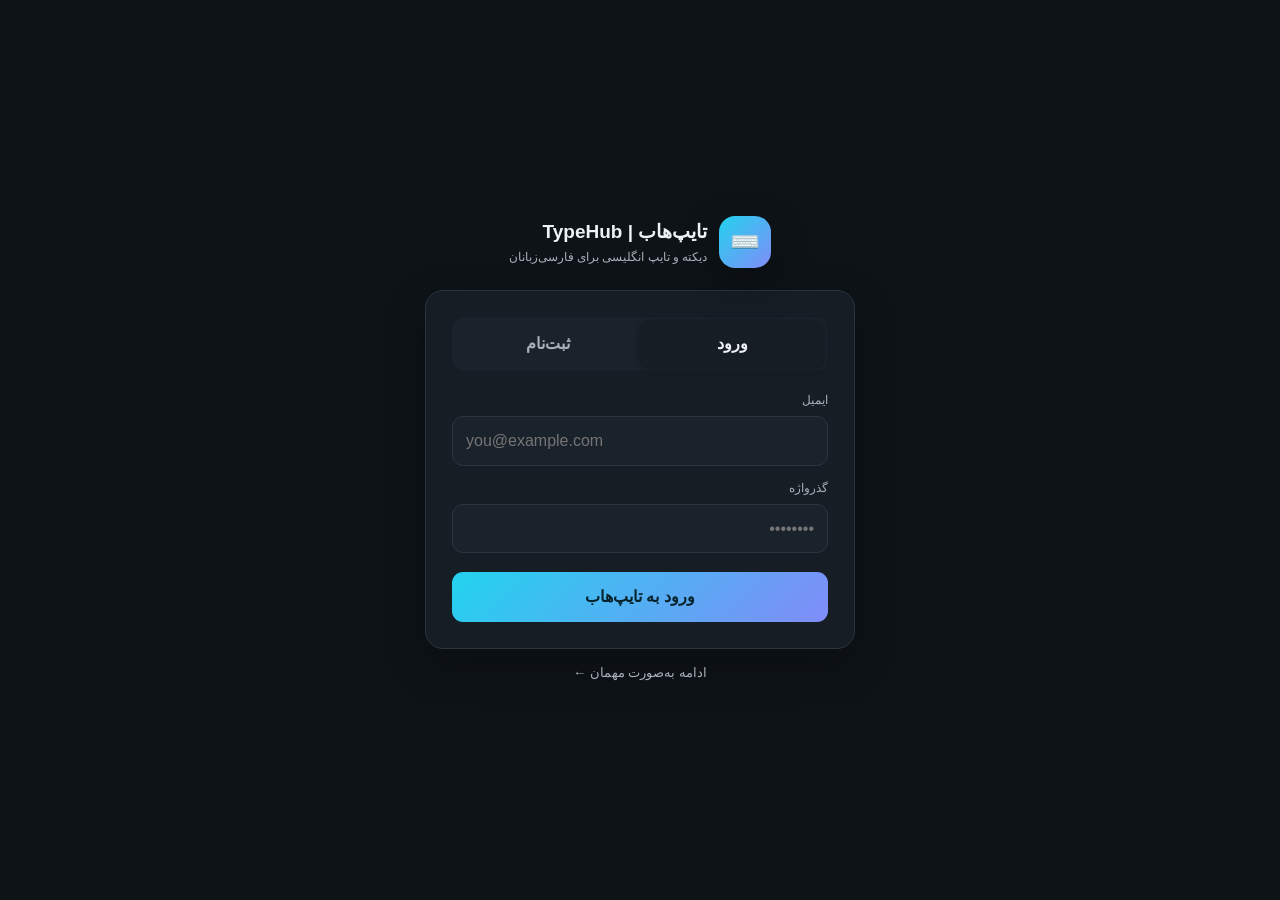
==== admin.html @ c2b1258a "TypeHub v1: English learning from zero for Persian speakers - 7 levels (alphabet to B1, 230+ items) " ====
<!doctype html>
<html lang="fa" dir="rtl">
<head>
  <meta charset="utf-8" />
  <meta name="viewport" content="width=device-width, initial-scale=1, viewport-fit=cover" />
  <meta name="color-scheme" content="dark" />
  <link rel="icon" href="data:," />
  <title>پنل ادمین | تایپ‌هاب</title>
  <style>
    :root{
      --bg:#0e1318;--paper:#161d24;--paper-2:#1a222b;--ink:#edf2f6;--muted:#a8b1bb;--line:#2a3540;
      --acc:#22d3ee;--acc2:#818cf8;--green:#22c55e;--amber:#f59e0b;--bad:#f43f5e;
      --nav:#090d11;--nav-ink:#edf2f6;
      --shadow:0 16px 44px rgba(0,0,0,.28);--radius:18px;
    }
    *{box-sizing:border-box}body{margin:0;background:var(--bg);color:var(--ink);font-family:Tahoma,sans-serif;line-height:1.55}
    button,input,select,textarea{font:inherit}
    .app{min-height:100vh;display:grid;grid-template-columns:minmax(0,1fr) 248px;grid-template-areas:"main side";direction:ltr}
    .sidebar,.content{direction:rtl}.sidebar{grid-area:side}.content{grid-area:main}
    .sidebar{position:sticky;top:0;height:100vh;background:var(--nav);color:var(--nav-ink);padding:28px 16px 20px;display:flex;flex-direction:column;z-index:20}
    .profile{display:flex;align-items:center;gap:11px;padding:0 8px 22px;border-bottom:1px solid rgba(255,255,255,.1)}
    .avatar{width:42px;height:42px;border-radius:50%;background:linear-gradient(135deg,#22d3ee,#818cf8);display:grid;place-items:center;font-weight:800;color:#06222a;border:2px solid rgba(255,255,255,.35)}
    .profile b{font-size:14px}.profile small{display:block;color:#9eabb7;font-size:11px}
    nav{display:grid;gap:5px;margin-top:22px}
    .nav-btn{border:0;background:transparent;color:#aeb9c3;padding:11px 12px;border-radius:10px;text-align:right;display:flex;align-items:center;gap:10px;cursor:pointer}
    .nav-btn:hover,.nav-btn.active{background:#202b35;color:#fff}
    .nav-btn.active{box-shadow:inset -3px 0 var(--acc)}
    .badge{background:var(--amber);color:#000;font-size:10px;font-weight:800;border-radius:99px;padding:1px 8px;margin-right:auto}
    .side-foot{margin-top:auto;display:grid;gap:8px}
    .side-foot a,.side-foot button{border:1px solid rgba(255,255,255,.15);background:transparent;color:#cdd6dd;padding:9px;border-radius:10px;cursor:pointer;text-align:center;text-decoration:none;font-size:12px}
    .content{min-width:0;padding:24px 28px 54px}
    .topbar{display:flex;align-items:center;justify-content:space-between;margin-bottom:24px}
    .page-title h1{font-size:25px;margin:0 0 2px}.page-title p{margin:0;color:var(--muted);font-size:13px}
    .panel{display:none}.panel.active{display:block}
    .kpi-grid{display:grid;grid-template-columns:repeat(4,minmax(0,1fr));gap:13px}
    .card{background:var(--paper);border:1px solid var(--line);border-radius:var(--radius)}
    .kpi{padding:18px}.kpi small{color:var(--muted);font-size:12px}.number{font-size:26px;font-weight:800;margin-top:8px}
    .number.amber{color:var(--amber)}.number.green{color:var(--green)}.number.acc{color:var(--acc)}
    .sec-t{margin:22px 0 4px;font-size:14px;color:var(--muted)}
    .table-card{margin-top:14px;overflow:hidden}
    .table-head{padding:18px 20px 6px;display:flex;justify-content:space-between;align-items:center;gap:10px;flex-wrap:wrap}
    .table-head h2{font-size:16px;margin:0}
    .search{border:1px solid var(--line);background:var(--paper-2);color:var(--ink);border-radius:10px;padding:8px 12px;min-width:200px}
    table{width:100%;border-collapse:collapse;font-size:12px}
    th,td{padding:12px 14px;text-align:right;border-top:1px solid var(--line);vertical-align:middle}
    th{color:var(--muted);font-size:10px;background:var(--paper-2);border-top:0}
    td .mail{direction:ltr;display:inline-block;color:var(--muted);font-size:11px}
    .pill{display:inline-block;padding:3px 10px;border-radius:99px;font-size:10px;font-weight:700}
    .pill.pending{background:#2b2210;color:#e8c877}.pill.active{background:#0f2b20;color:#8fdcb6}
    .pill.rejected,.pill.disabled{background:#2b1418;color:#f3a9bc}
    .pill.admin{background:#16283f;color:#9cc2f5}.pill.user{background:var(--paper-2);color:var(--muted)}
    .row-actions{display:flex;gap:6px;flex-wrap:wrap}
    .btn{border:1px solid var(--line);background:var(--paper);color:var(--ink);padding:6px 10px;border-radius:8px;cursor:pointer;font-size:11px}
    .btn.ok{background:var(--green);border-color:transparent;color:#052e16}
    .btn.no{background:transparent;border-color:#5a2630;color:var(--bad)}
    .btn.danger{background:var(--bad);border-color:transparent;color:#fff}
    .btn:disabled{opacity:.5;cursor:wait}
    .form-card{padding:22px;margin-top:14px;max-width:640px}
    .form-card h2{font-size:16px;margin:0 0 4px}.form-card p{color:var(--muted);font-size:12px;margin:0 0 14px}
    .field{margin-bottom:13px}.field label{display:block;font-size:12px;color:var(--muted);margin-bottom:6px}
    .field input,.field textarea{width:100%;border:1px solid var(--line);background:var(--paper-2);color:var(--ink);border-radius:10px;padding:10px 12px}
    .field textarea{min-height:90px;resize:vertical}
    .primary{border:0;background:linear-gradient(135deg,var(--acc),var(--acc2));color:#06222a;padding:10px 18px;border-radius:10px;cursor:pointer;font-weight:700}
    .toast{position:fixed;left:22px;bottom:22px;background:var(--ink);color:var(--bg);padding:11px 15px;border-radius:11px;box-shadow:var(--shadow);font-size:12px;opacity:0;transform:translateY(12px);pointer-events:none;transition:.25s;z-index:120}
    .toast.show{opacity:1;transform:none}
    .empty{padding:26px;text-align:center;color:var(--muted);font-size:12px}
    .prog-mini{font-size:11px;color:var(--muted)}
    @media(max-width:900px){.app{display:block}.sidebar{display:none}.kpi-grid{grid-template-columns:1fr 1fr}.content{padding:16px 14px 60px}table,thead,tbody,tr,th,td{display:block}thead{display:none}tr{border-top:1px solid var(--line);padding:8px 0}td{border:0;padding:5px 14px;display:flex;justify-content:space-between;gap:10px}td:before{content:attr(data-l);color:var(--muted)}}
  </style>
</head>
<body>
<div class="app">
  <aside class="sidebar">
    <div class="profile"><div class="avatar" id="avatar">م</div><div><b id="adminName">مدیر</b><small>پنل ادمین تایپ‌هاب</small></div></div>
    <nav>
      <button class="nav-btn active" data-panel="overview">نمای کلی</button>
      <button class="nav-btn" data-panel="pending">درخواست‌های تأیید <span class="badge" id="pendingBadge" style="display:none">۰</span></button>
      <button class="nav-btn" data-panel="users">کاربران</button>
      <button class="nav-btn" data-panel="settings">تنظیمات سایت</button>
    </nav>
    <div class="side-foot">
      <a href="/app.html">پنل کاربری</a>
      <button id="logoutBtn">خروج</button>
    </div>
  </aside>

  <main class="content">
    <header class="topbar">
      <div class="page-title"><h1 id="pageH">نمای کلی</h1><p id="pageS">وضعیت امروز سیستم</p></div>
    </header>

    <section class="panel active" id="p-overview">
      <div class="kpi-grid">
        <div class="card kpi"><small>کل کاربران</small><div class="number" id="stTotal">—</div></div>
        <div class="card kpi"><small>در انتظار تأیید</small><div class="number amber" id="stPending">—</div></div>
        <div class="card kpi"><small>کاربران فعال</small><div class="number green" id="stActive">—</div></div>
        <div class="card kpi"><small>ادمین‌ها</small><div class="number" id="stAdmins">—</div></div>
      </div>
      <h3 class="sec-t">آمار یادگیری</h3>
      <div class="kpi-grid">
        <div class="card kpi"><small>یادگیرندگان (دارای پیشرفت)</small><div class="number acc" id="stLearners">—</div></div>
        <div class="card kpi"><small>مجموع امتیاز XP</small><div class="number acc" id="stXp">—</div></div>
        <div class="card kpi"><small>تمرین‌های انجام‌شده</small><div class="number acc" id="stDone">—</div></div>
        <div class="card kpi"><small>میانگین دقت کل</small><div class="number acc" id="stAcc">—</div></div>
      </div>
      <div class="card table-card">
        <div class="table-head"><h2>تازه‌ترین عضویت‌ها</h2></div>
        <div id="recentWrap"><div class="empty">در حال بارگذاری…</div></div>
      </div>
    </section>

    <section class="panel" id="p-pending">
      <div class="card table-card" style="margin-top:0">
        <div class="table-head"><h2>در انتظار تأیید مدیر</h2></div>
        <div id="pendingWrap"><div class="empty">در حال بارگذاری…</div></div>
      </div>
    </section>

    <section class="panel" id="p-users">
      <div class="card table-card" style="margin-top:0">
        <div class="table-head"><h2>همه کاربران</h2><input class="search" id="userSearch" placeholder="جست‌وجو نام یا ایمیل…"></div>
        <div id="usersWrap"><div class="empty">در حال بارگذاری…</div></div>
      </div>
    </section>

    <section class="panel" id="p-settings">
      <div class="card form-card" style="margin-top:0">
        <h2>تنظیمات سایت</h2>
        <p>نام و اطلاعیه در صفحه ورود نمایش داده می‌شود؛ تعداد پخش روی همه تمرین‌ها اعمال می‌شود.</p>
        <div class="field"><label>نام سایت</label><input id="setSiteName"></div>
        <div class="field"><label>اطلاعیه (اختیاری)</label><textarea id="setAnnouncement" placeholder="مثلاً: ثبت‌نام‌ها هر شب بررسی می‌شوند."></textarea></div>
        <div class="field"><label>تعداد پخش مجاز هر تمرین (۱ تا ۱۰)</label><input id="setMaxPlays" type="number" min="1" max="10" dir="ltr" style="text-align:left"></div>
        <button class="primary" id="saveSettings">ذخیره تنظیمات</button>
      </div>
    </section>
  </main>
</div>
<div class="toast" id="toast"></div>

<script src="js/auth.js"></script>
<script>
(function(){
  var me=null, allUsers=[];
  function toast(m){var t=document.getElementById('toast');t.textContent=m;t.classList.add('show');setTimeout(function(){t.classList.remove('show')},2600);}
  function faNum(n){return String(n).replace(/[0-9]/g,function(d){return '۰۱۲۳۴۵۶۷۸۹'[d];});}
  function faDate(iso){try{return new Date(iso).toLocaleDateString('fa-IR');}catch(e){return '—';}}
  function esc(s){return String(s==null?'':s).replace(/[&<>"']/g,function(c){return{'&':'&amp;','<':'&lt;','>':'&gt;','"':'&quot;',"'":'&#39;'}[c];});}
  function api(path,method,body){return TH.api(path,method,body);}

  // گیت ورود: فقط ادمین
  TH.requireAdmin().then(function(u){
    me=u;
    document.getElementById('adminName').textContent=me.name;
    document.getElementById('avatar').textContent=(me.name||'م').trim().charAt(0);
    loadAll();
  }).catch(function(){/* ریدایرکت در requireAdmin انجام شد */});

  document.getElementById('logoutBtn').addEventListener('click',function(){TH.logout();});

  // ناوبری
  var titles={overview:['نمای کلی','وضعیت امروز سیستم'],pending:['درخواست‌های تأیید','کاربرانی که منتظر فعال‌سازی‌اند'],users:['کاربران','مدیریت حساب‌ها و نقش‌ها'],settings:['تنظیمات سایت','نمایش در صفحه ورود']};
  document.querySelectorAll('.nav-btn').forEach(function(b){
    b.addEventListener('click',function(){
      document.querySelectorAll('.nav-btn').forEach(function(x){x.classList.remove('active');});
      b.classList.add('active');
      document.querySelectorAll('.panel').forEach(function(p){p.classList.remove('active');});
      document.getElementById('p-'+b.dataset.panel).classList.add('active');
      var t=titles[b.dataset.panel];document.getElementById('pageH').textContent=t[0];document.getElementById('pageS').textContent=t[1];
    });
  });

  function statusPill(u){return '<span class="pill '+u.status+'">'+esc(u.status_label)+'</span>';}
  function rolePill(u){return '<span class="pill '+(u.role==='admin'?'admin':'user')+'">'+(u.role==='admin'?'ادمین':'کاربر')+'</span>';}

  function userRow(u){
    var acts=[];
    if(u.status==='pending'){acts.push('<button class="btn ok" data-act="approve" data-id="'+u.id+'">تأیید</button>','<button class="btn no" data-act="reject" data-id="'+u.id+'">رد</button>');}
    if(u.status==='active'&&u.id!==me.id){acts.push('<button class="btn" data-act="disable" data-id="'+u.id+'">غیرفعال</button>');}
    if(u.status==='disabled'){acts.push('<button class="btn ok" data-act="enable" data-id="'+u.id+'">فعال‌سازی</button>');}
    if(u.id!==me.id){
      acts.push(u.role==='admin'
        ?'<button class="btn" data-act="demote" data-id="'+u.id+'">سلب ادمین</button>'
        :'<button class="btn" data-act="promote" data-id="'+u.id+'">ادمین کن</button>');
      acts.push('<button class="btn" data-act="progress" data-id="'+u.id+'">پیشرفت</button>');
      acts.push('<button class="btn danger" data-act="del" data-id="'+u.id+'">حذف</button>');
    }
    return '<tr><td data-l="نام">'+esc(u.name)+'<br><span class="mail">'+esc(u.email)+'</span></td>'
      +'<td data-l="نقش">'+rolePill(u)+'</td><td data-l="وضعیت">'+statusPill(u)+'</td>'
      +'<td data-l="عضویت">'+faDate(u.created_at)+'</td>'
      +'<td data-l="عملیات"><div class="row-actions">'+acts.join('')+'</div></td></tr>';
  }

  function bindActions(wrap){
    wrap.querySelectorAll('button[data-act]').forEach(function(b){
      b.addEventListener('click',function(){doAction(b.dataset.act,parseInt(b.dataset.id,10),b);});
    });
  }

  function doAction(act,id,btn){
    if(act==='del'&&!confirm('این کاربر حذف شود؟'))return;
    if(act==='progress'){showProgress(id);return;}
    btn.disabled=true;
    var p;
    if(act==='approve')p=api('/api/admin/users/'+id+'/approve','POST');
    else if(act==='reject')p=api('/api/admin/users/'+id+'/reject','POST');
    else if(act==='disable')p=api('/api/admin/users/'+id+'/disable','POST');
    else if(act==='enable')p=api('/api/admin/users/'+id+'/enable','POST');
    else if(act==='promote')p=api('/api/admin/users/'+id,'PUT',{role:'admin'});
    else if(act==='demote')p=api('/api/admin/users/'+id,'PUT',{role:'user'});
    else if(act==='del')p=api('/api/admin/users/'+id,'DELETE');
    p.then(function(r){
      btn.disabled=false;
      if(r.body.ok){toast('انجام شد.');loadAll();}
      else toast(r.body.message||'خطا');
    }).catch(function(){btn.disabled=false;toast('ارتباط با سرور برقرار نشد.');});
  }

  function showProgress(id){
    api('/api/admin/users/'+id+'/progress').then(function(r){
      if(!r.body.ok){toast(r.body.message||'خطا');return;}
      var p=r.body.progress||{};
      var acc=p.totalWords?Math.round(p.correctWords/p.totalWords*100):0;
      var ld=Object.keys(p.levelDone||{}).map(function(k){return 'سطح '+faNum(k)+': '+faNum(p.levelDone[k]);}).join('، ')||'—';
      toast('XP: '+faNum(p.xp||0)+' • تمرین: '+faNum(p.done||0)+' • دقت: '+faNum(acc)+'٪ • استریک: '+faNum(p.streak||0)+' روز');
    }).catch(function(){toast('ارتباط با سرور برقرار نشد.');});
  }

  function tableHTML(users){
    if(!users.length)return '<div class="empty">موردی نیست.</div>';
    return '<table><thead><tr><th>کاربر</th><th>نقش</th><th>وضعیت</th><th>عضویت</th><th>عملیات</th></tr></thead><tbody>'
      +users.map(function(u){return userRow(u);}).join('')+'</tbody></table>';
  }

  function loadAll(){
    api('/api/admin/stats').then(function(r){
      if(!r.body.ok)return;
      var s=r.body.stats;
      document.getElementById('stTotal').textContent=faNum(s.total);
      document.getElementById('stPending').textContent=faNum(s.pending);
      document.getElementById('stActive').textContent=faNum(s.active);
      document.getElementById('stAdmins').textContent=faNum(s.admins);
      document.getElementById('stLearners').textContent=faNum(s.learners||0);
      document.getElementById('stXp').textContent=faNum(s.xp_total||0);
      document.getElementById('stDone').textContent=faNum(s.done_total||0);
      document.getElementById('stAcc').textContent=faNum(s.avg_acc||0)+'٪';
      var b=document.getElementById('pendingBadge');
      b.style.display=s.pending>0?'inline-block':'none';b.textContent=faNum(s.pending);
      var w=document.getElementById('recentWrap');
      w.innerHTML=tableHTML(r.body.recent||[]);bindActions(w);
    });
    api('/api/admin/users?status=pending').then(function(r){
      var w=document.getElementById('pendingWrap');
      if(!r.body.ok){w.innerHTML='<div class="empty">خطا در بارگذاری.</div>';return;}
      w.innerHTML=tableHTML(r.body.users||[]);bindActions(w);
    });
    api('/api/admin/users').then(function(r){
      if(!r.body.ok)return;
      allUsers=r.body.users||[];renderUsers();
    });
    api('/api/admin/settings').then(function(r){
      if(!r.body.ok)return;
      document.getElementById('setSiteName').value=r.body.settings.site_name||'';
      document.getElementById('setAnnouncement').value=r.body.settings.announcement||'';
      document.getElementById('setMaxPlays').value=r.body.settings.max_plays||'3';
    });
  }

  function renderUsers(){
    var q=(document.getElementById('userSearch').value||'').trim().toLowerCase();
    var list=allUsers.filter(function(u){
      return !q||u.name.toLowerCase().indexOf(q)>-1||u.email.toLowerCase().indexOf(q)>-1;
    });
    var w=document.getElementById('usersWrap');
    w.innerHTML=tableHTML(list);bindActions(w);
  }
  document.getElementById('userSearch').addEventListener('input',renderUsers);

  document.getElementById('saveSettings').addEventListener('click',function(){
    var btn=this;btn.disabled=true;
    api('/api/admin/settings','PUT',{
      site_name:document.getElementById('setSiteName').value,
      announcement:document.getElementById('setAnnouncement').value,
      max_plays:document.getElementById('setMaxPlays').value
    })
    .then(function(r){btn.disabled=false;toast(r.body.ok?'تنظیمات ذخیره شد.':(r.body.message||'خطا'));})
    .catch(function(){btn.disabled=false;toast('ارتباط با سرور برقرار نشد.');});
  });
})();
</script>
</body>
</html>
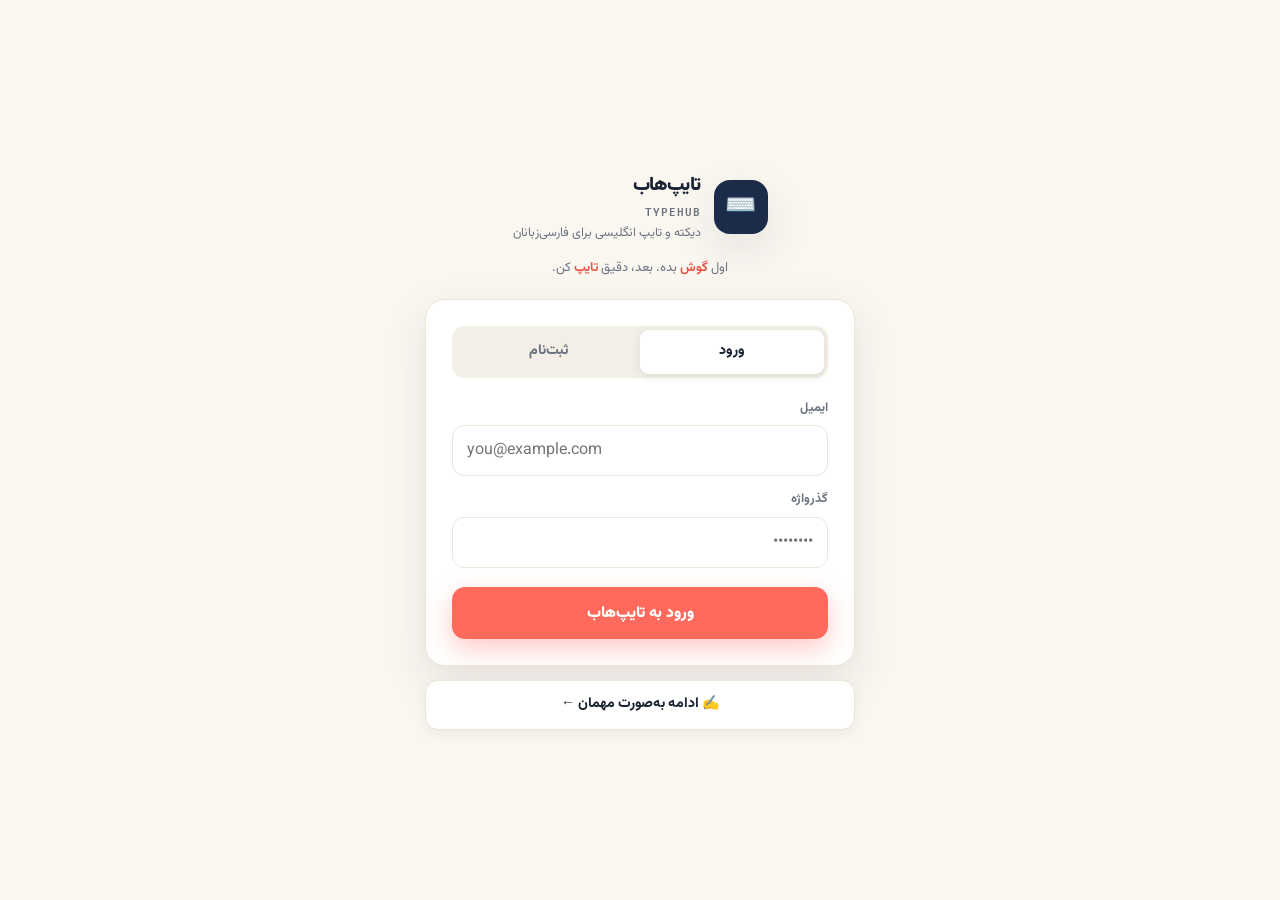
==== commit 6fd9ce5d: "dictation model: blanks + initials hints, Perfect celebration (v8)" ====
--- a/admin.html
+++ b/admin.html
@@ -137,7 +137,7 @@
 </div>
 <div class="toast" id="toast"></div>
 
-<script src="js/auth.js"></script>
+<script src="js/auth.js?v=8"></script>
 <script>
 (function(){
   var me=null, allUsers=[];
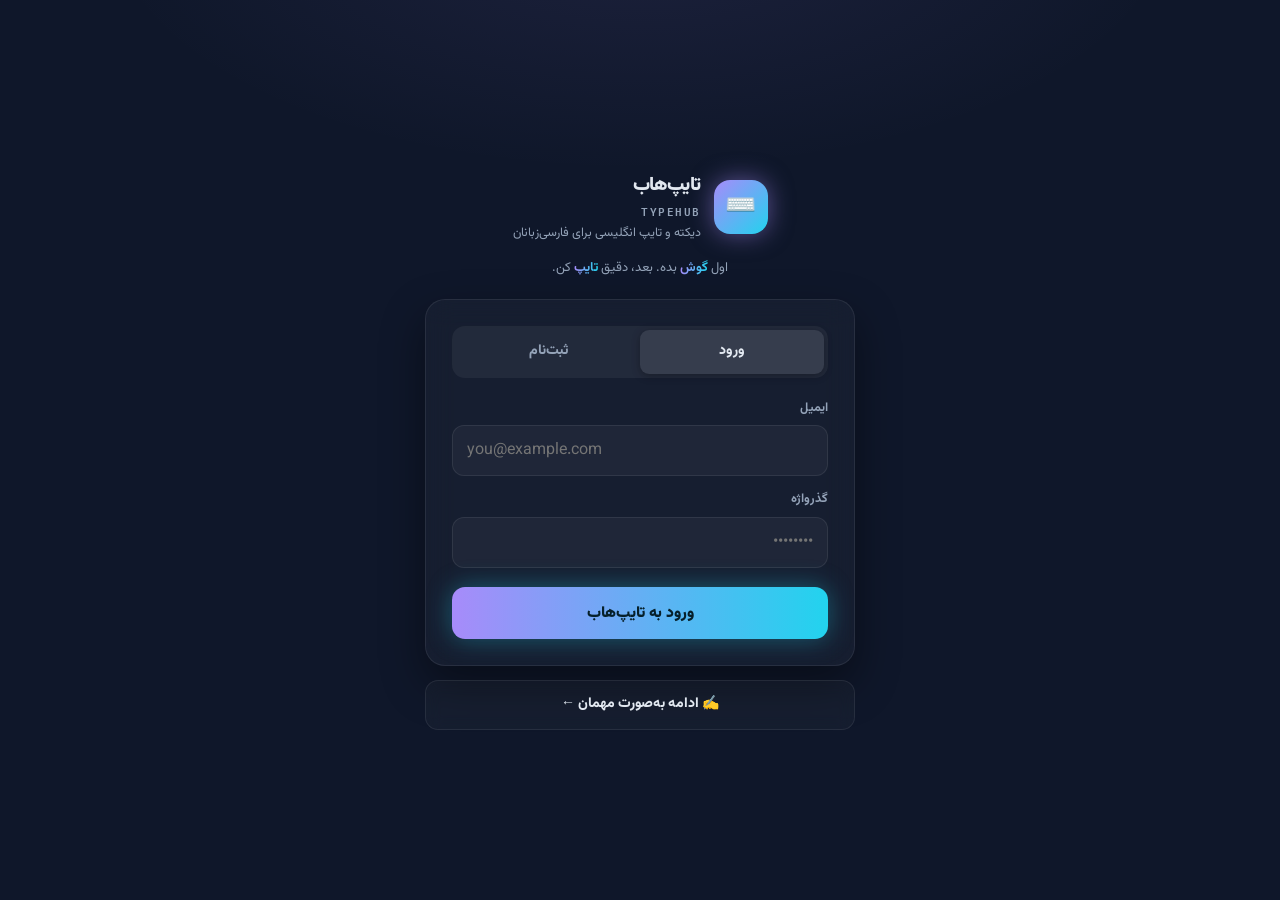
==== commit 5fbdecab: "dark v9: admin ?v=9" ====
--- a/admin.html
+++ b/admin.html
@@ -137,7 +137,7 @@
 </div>
 <div class="toast" id="toast"></div>
 
-<script src="js/auth.js?v=8"></script>
+<script src="js/auth.js?v=9"></script>
 <script>
 (function(){
   var me=null, allUsers=[];
